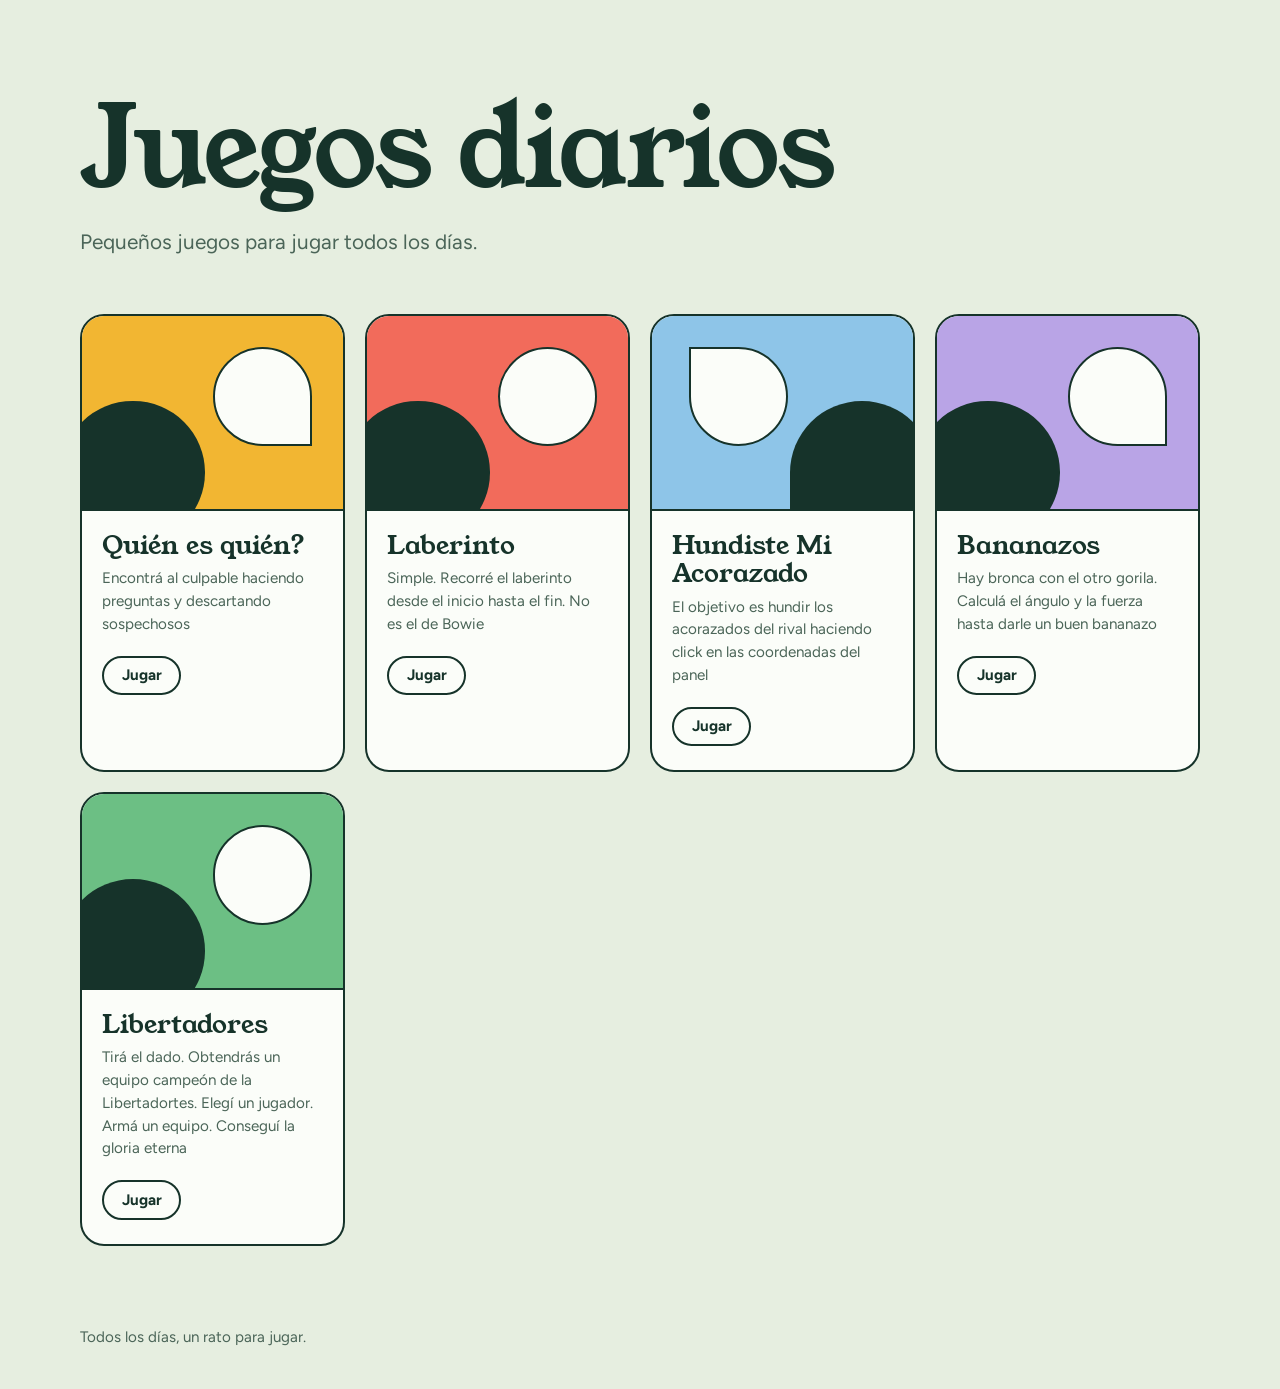
==== index.html @ ee31691b "Agregados manualmente Primer despliegue" ====
<!DOCTYPE html>
<html lang="es">
<head>
  <meta charset="UTF-8">
  <meta name="viewport" content="width=device-width, initial-scale=1">
  <title>Juegos diarios</title>
  <meta name="description" content="Pequeños juegos para jugar todos los días.">

  <link rel="preconnect" href="https://fonts.googleapis.com">
  <link rel="preconnect" href="https://fonts.gstatic.com" crossorigin>
  <link href="https://fonts.googleapis.com/css2?family=Figtree:wght@400;700&family=Young+Serif&display=swap" rel="stylesheet">

  <link rel="stylesheet" href="styles.css">
</head>
<body>

  <header class="encabezado contenedor">
    <h1>Juegos diarios</h1>
    <p class="bajada">Pequeños juegos para jugar todos los días.</p>
  </header>

  <main class="contenedor">

    <!--
      ==========================================================
      CÓMO FUNCIONAN LOS LINKS
      ==========================================================
      Cada juego vive en su propia carpeta dentro de "games/"
      y su archivo principal se llama SIEMPRE index.html:

        games/
          nombre-del-juego/
            index.html

      El link de cada card es:
        href="games/NOMBRE-DE-LA-CARPETA/index.html"

      Para agregar un juego nuevo: copiá un bloque <li> completo,
      cambiá el href, el título, la descripción y el color
      (mostaza, coral, celeste, lila, hoja o rosa).
      ==========================================================
    -->

    <ul class="juegos">

      <li>
        <a class="card mostaza" href="games/QuienEsQuien/index.html">
          <div class="miniatura"></div>
          <div class="contenido">
            <h2>Quién es quién?</h2>
            <p>Encontrá al culpable haciendo preguntas y descartando sospechosos</p>
            <span class="jugar">Jugar</span>
          </div>
        </a>
      </li>

      <li>
        <a class="card coral" href="games/Laberinto/index.html">
          <div class="miniatura"></div>
          <div class="contenido">
            <h2>Laberinto</h2>
            <p>Simple. Recorré el laberinto desde el inicio hasta el fin. No es el de Bowie</p>
            <span class="jugar">Jugar</span>
          </div>
        </a>
      </li>

      <li>
        <a class="card celeste" href="games/HundisteMiAcorazado/index.html">
          <div class="miniatura"></div>
          <div class="contenido">
            <h2>Hundiste Mi Acorazado</h2>
            <p>El objetivo es hundir los acorazados del rival haciendo click en las coordenadas del panel</p>
            <span class="jugar">Jugar</span>
          </div>
        </a>
      </li>

      <li>
        <a class="card lila" href="games/Bananazos/index.html">
          <div class="miniatura"></div>
          <div class="contenido">
            <h2>Bananazos</h2>
            <p>Hay bronca con el otro gorila. Calculá el ángulo y la fuerza hasta darle un buen bananazo</p>
            <span class="jugar">Jugar</span>
          </div>
        </a>
      </li>

      <li>
        <a class="card hoja" href="games/Libertadores/index.html">
          <div class="miniatura"></div>
          <div class="contenido">
            <h2>Libertadores</h2>
            <p>Tirá el dado. Obtendrás un equipo campeón de la Libertadortes. Elegí un jugador. Armá un equipo. Conseguí la gloria eterna</p>
            <span class="jugar">Jugar</span>
          </div>
        </a>
      </li>

<!--       <li>
        <a class="card rosa" href="games/juego-6/index.html">
          <div class="miniatura"></div>
          <div class="contenido">
            <h2>Juego 6</h2>
            <p>Descripción corta del juego.</p>
            <span class="jugar">Jugar</span>
          </div>
        </a>
      </li> -->

    </ul>
  </main>

  <footer class="pie contenedor">
    <p>Todos los días, un rato para jugar.</p>
  </footer>

</body>
</html>
---- styles.css ----
/* ==========================================================
   JUEGOS DIARIOS — estilos de la landing
   Paleta y tipografías al principio para cambiarlas fácil.
   ========================================================== */

:root {
  /* Base */
  --fondo: #e6eee0;
  --tinta: #16332a;
  --tinta-suave: #4b6558;
  --papel: #fbfdf9;

  /* Colores de las cards (uno por juego) */
  --mostaza: #f2b632;
  --coral: #f26b5b;
  --celeste: #8ec5e8;
  --lila: #b9a4e6;
  --hoja: #6cbf84;
  --rosa: #f6b8c8;

  --radio: 24px;
  --borde: 2px solid var(--tinta);

  --titulos: "Young Serif", Georgia, "Times New Roman", serif;
  --texto: "Figtree", system-ui, -apple-system, "Segoe UI", sans-serif;
}

*,
*::before,
*::after {
  box-sizing: border-box;
}

* {
  margin: 0;
}

body {
  min-height: 100vh;
  background: var(--fondo);
  color: var(--tinta);
  font-family: var(--texto);
  font-size: 1rem;
  line-height: 1.5;
  -webkit-font-smoothing: antialiased;
}

.contenedor {
  width: min(1120px, 100% - 2.5rem);
  margin-inline: auto;
}

/* ---------- Encabezado ---------- */

.encabezado {
  padding: clamp(3rem, 8vw, 6rem) 0 clamp(2rem, 5vw, 3.5rem);
}

.encabezado h1 {
  font-family: var(--titulos);
  font-weight: 400;
  font-size: clamp(3.25rem, 11vw, 7rem);
  line-height: 0.95;
  letter-spacing: -0.02em;
}

.bajada {
  max-width: 34ch;
  margin-top: 1.5rem;
  font-size: clamp(1.1rem, 2.5vw, 1.3rem);
  color: var(--tinta-suave);
}

/* ---------- Grilla de juegos ---------- */

.juegos {
  display: grid;
  grid-template-columns: repeat(auto-fill, minmax(250px, 1fr));
  gap: 1.25rem;
  padding: 0;
  list-style: none;
}

/* ---------- Card ---------- */

.card {
  display: flex;
  flex-direction: column;
  height: 100%;
  overflow: hidden;
  background: var(--papel);
  border: var(--borde);
  border-radius: var(--radio);
  color: inherit;
  text-decoration: none;
}

.card:focus-visible {
  outline: 3px solid var(--tinta);
  outline-offset: 4px;
}

/* Colores: se usan como clase en cada card */
.mostaza { --c: var(--mostaza); }
.coral   { --c: var(--coral); }
.celeste { --c: var(--celeste); }
.lila    { --c: var(--lila); }
.hoja    { --c: var(--hoja); }
.rosa    { --c: var(--rosa); }

/* Zona de color con formas geométricas.
   Si más adelante querés una ilustración o captura del juego,
   poné un <img> adentro de .miniatura y las formas desaparecen. */
.miniatura {
  position: relative;
  aspect-ratio: 4 / 3;
  overflow: hidden;
  background: var(--c);
  border-bottom: var(--borde);
}

.miniatura::before,
.miniatura::after {
  content: "";
  position: absolute;
}

.miniatura::before {
  bottom: -18%;
  left: -8%;
  width: 55%;
  aspect-ratio: 1;
  border-radius: 50%;
  background: var(--tinta);
}

.miniatura::after {
  top: 16%;
  right: 12%;
  width: 38%;
  aspect-ratio: 1;
  border-radius: 50% 50% 0 50%;
  background: var(--papel);
  border: var(--borde);
}

/* Variaciones de formas para que no sean todas iguales */
.juegos li:nth-child(3n + 2) .miniatura::after {
  border-radius: 50%;
}

.juegos li:nth-child(3n) .miniatura::before {
  left: auto;
  right: -8%;
  border-radius: 50% 50% 0 0;
}

.juegos li:nth-child(3n) .miniatura::after {
  right: auto;
  left: 14%;
  border-radius: 0 50% 50% 50%;
}

.miniatura img {
  position: absolute;
  inset: 0;
  width: 100%;
  height: 100%;
  object-fit: cover;
}

.miniatura:has(img)::before,
.miniatura:has(img)::after {
  display: none;
}

/* Texto de la card */
.contenido {
  display: flex;
  flex: 1;
  flex-direction: column;
  align-items: flex-start;
  gap: 0.5rem;
  padding: 1.25rem 1.25rem 1.5rem;
}

.contenido h2 {
  font-family: var(--titulos);
  font-weight: 400;
  font-size: 1.6rem;
  line-height: 1.1;
}

.contenido p {
  font-size: 0.95rem;
  color: var(--tinta-suave);
}

.jugar {
  margin-top: auto;
  padding: 0.4rem 1.1rem;
  border: var(--borde);
  border-radius: 999px;
  font-weight: 700;
  font-size: 0.95rem;
  transition: background-color 0.15s ease, color 0.15s ease;
}

.contenido p + .jugar {
  margin-top: 0.75rem;
}

.card:hover .jugar,
.card:focus-visible .jugar {
  background: var(--tinta);
  color: var(--papel);
}

/* ---------- Pie ---------- */

.pie {
  padding: clamp(3rem, 7vw, 5rem) 0 2.5rem;
  font-size: 0.95rem;
  color: var(--tinta-suave);
}

/* ---------- Accesibilidad ---------- */

@media (prefers-reduced-motion: reduce) {
  .jugar {
    transition: none;
  }
}
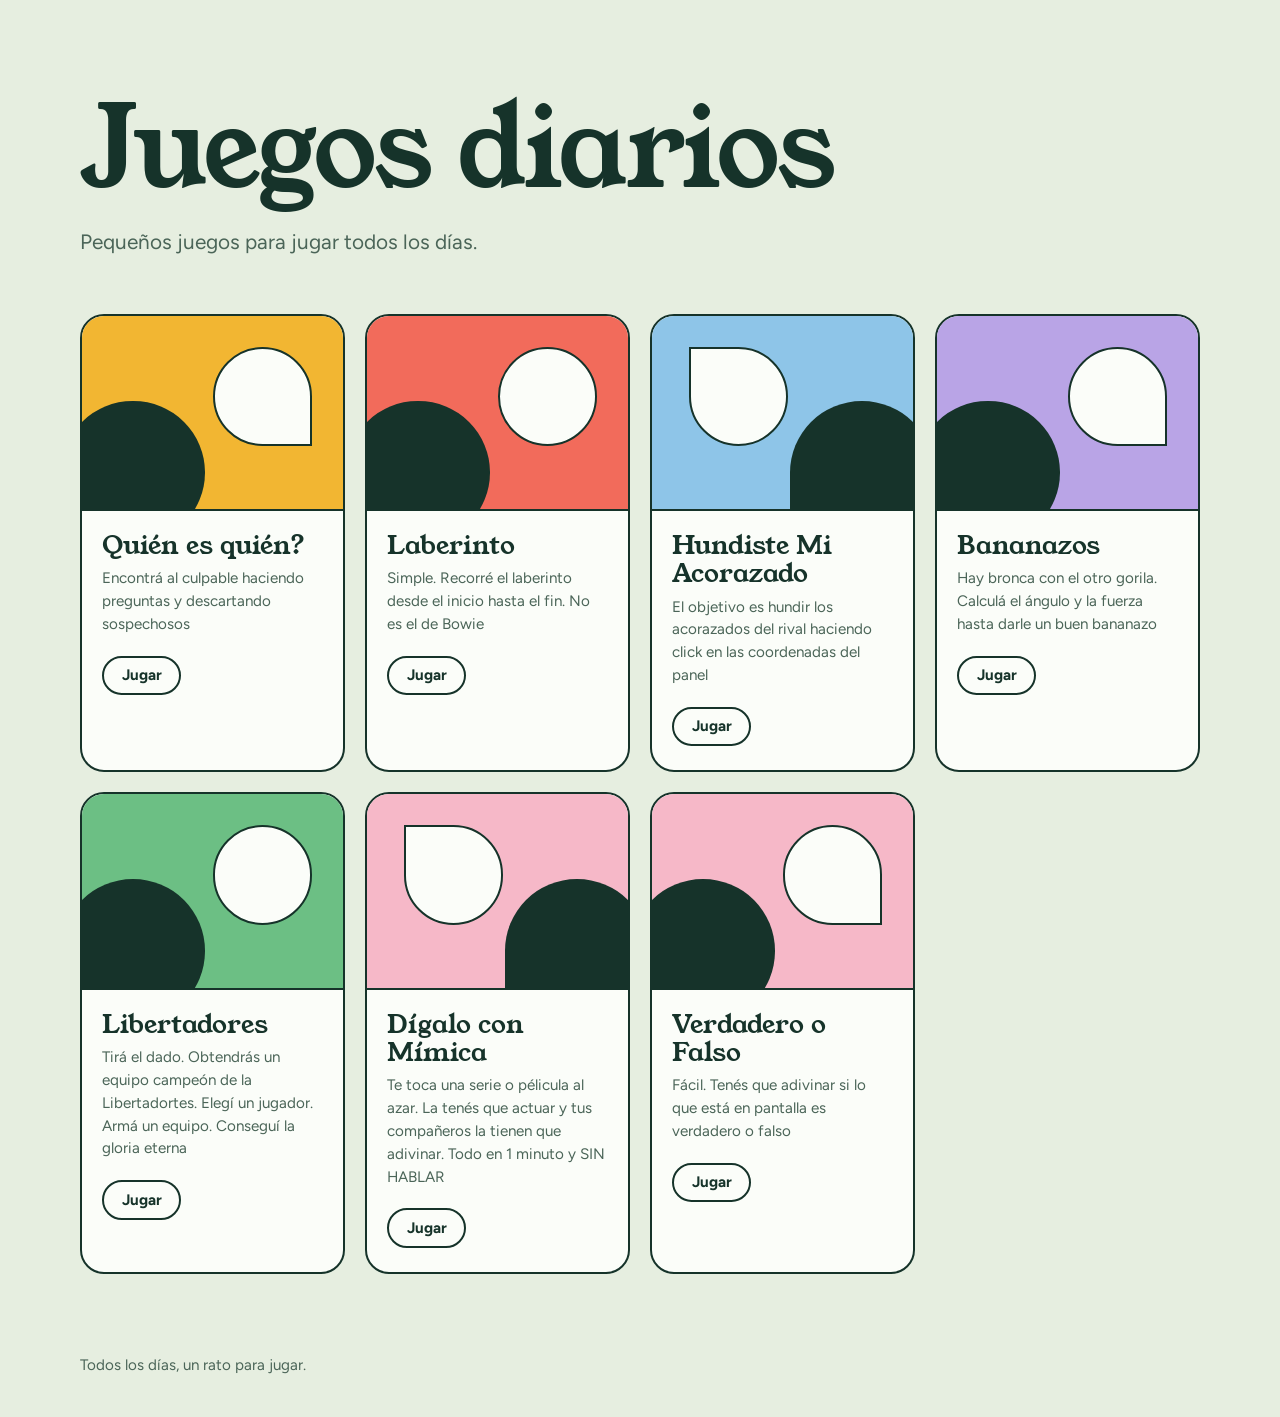
==== commit 0fdbb8ab: "Add files via upload SE agregan 2 juegos. Dígalo con Mímica y Verdadero o Falso" ====
--- a/index.html
+++ b/index.html
@@ -97,17 +97,26 @@
           </div>
         </a>
       </li>
-
-<!--       <li>
-        <a class="card rosa" href="games/juego-6/index.html">
+      <li>
+        <a class="card rosa" href="games/DigaloConMimica/index.html">
           <div class="miniatura"></div>
           <div class="contenido">
-            <h2>Juego 6</h2>
-            <p>Descripción corta del juego.</p>
+            <h2>Dígalo con Mímica</h2>
+            <p>Te toca una serie o pélicula al azar. La tenés que actuar y tus compañeros la tienen que adivinar. Todo en 1 minuto y SIN HABLAR</p>
             <span class="jugar">Jugar</span>
           </div>
         </a>
-      </li> -->
+      </li>
+            <li>
+        <a class="card rosa" href="games/VerdaderoOFalso/index.html">
+          <div class="miniatura"></div>
+          <div class="contenido">
+            <h2>Verdadero o Falso</h2>
+            <p>Fácil. Tenés que adivinar si lo que está en pantalla es verdadero o falso</p>
+            <span class="jugar">Jugar</span>
+          </div>
+        </a>
+      </li> 
 
     </ul>
   </main>
